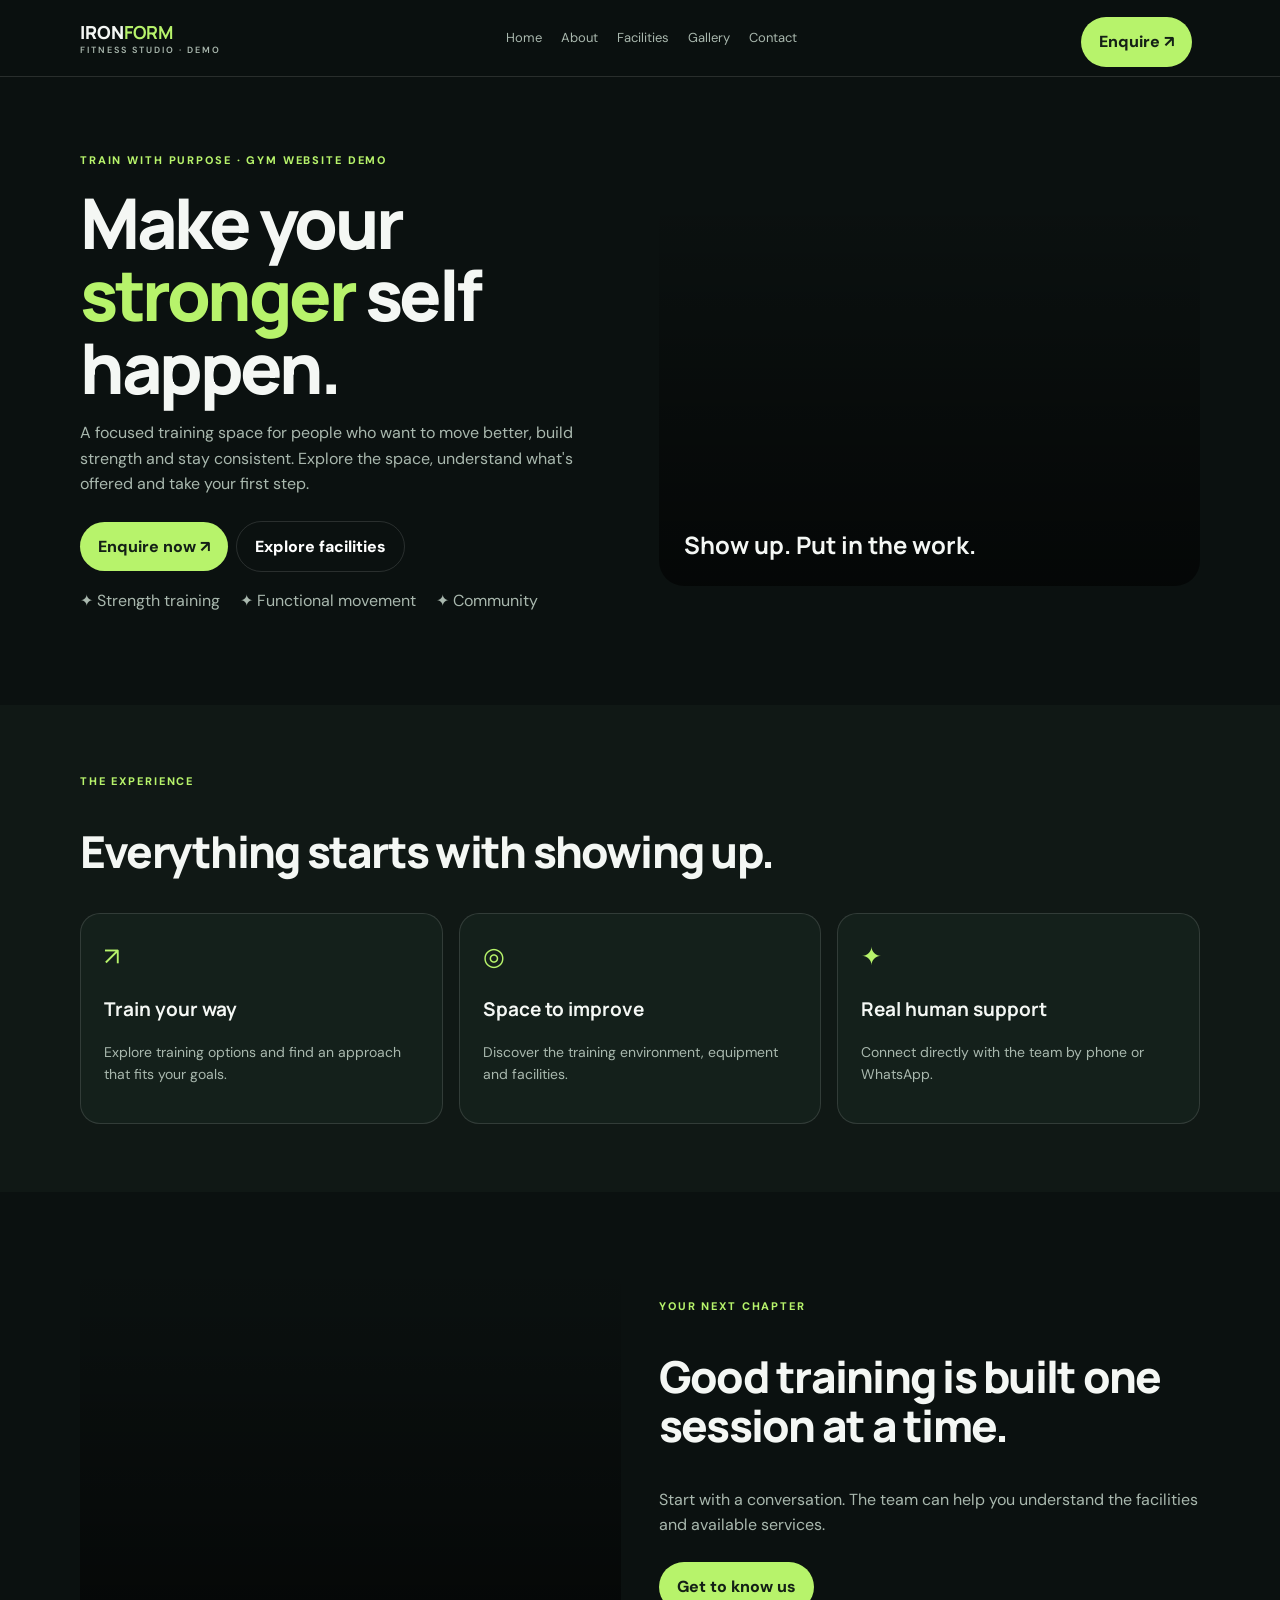
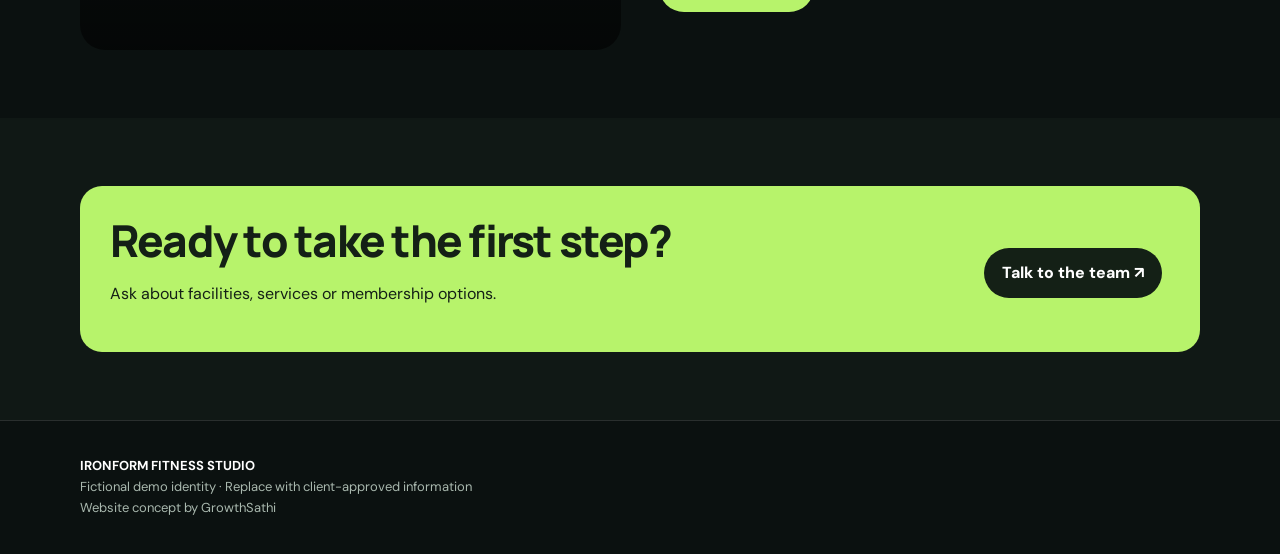
==== index.html @ 096fff50 "Package 1 demo" ====
<!doctype html><html lang="en"><head><meta charset="utf-8"><meta name="viewport" content="width=device-width,initial-scale=1"><title>Home | Ironform Demo</title><meta name="description" content="Gym website demonstration by GrowthSathi."><link rel="stylesheet" href="assets/styles.css"></head><body><header class="top"><div class="wrap nav"><a class="brand" href="index.html">IRON<b>FORM</b> <small style="display:block;color:#a9b8ae;font:600 9px DM Sans;letter-spacing:2px">FITNESS STUDIO · DEMO</small></a><nav><a href="index.html">Home</a><a href="about.html">About</a><a href="facilities.html">Facilities</a><a href="gallery.html">Gallery</a><a href="contact.html">Contact</a></nav><a class="btn" href="contact.html">Enquire ↗</a></div></header><main><section class="hero"><div class="wrap heroGrid"><div><div class="eyebrow">TRAIN WITH PURPOSE · GYM WEBSITE DEMO</div><h1>Make your <span>stronger</span> self happen.</h1><p class="lead">A focused training space for people who want to move better, build strength and stay consistent. Explore the space, understand what's offered and take your first step.</p><a class="btn" href="contact.html">Enquire now ↗</a><a class="btn ghost" href="facilities.html">Explore facilities</a><p class="muted">✦ Strength training　 ✦ Functional movement　 ✦ Community</p></div><div class="photo">Show up. Put in the work.</div></div></section><section class="section alt"><div class="wrap"><div class="kicker">THE EXPERIENCE</div><h2>Everything starts with showing up.</h2><div class="grid"><article class="card"><div class="icon">↗</div><h3>Train your way</h3><p>Explore training options and find an approach that fits your goals.</p></article><article class="card"><div class="icon">◎</div><h3>Space to improve</h3><p>Discover the training environment, equipment and facilities.</p></article><article class="card"><div class="icon">✦</div><h3>Real human support</h3><p>Connect directly with the team by phone or WhatsApp.</p></article></div></div></section><section class="section"><div class="wrap split"><div class="photo"></div><div><div class="kicker">YOUR NEXT CHAPTER</div><h2>Good training is built one session at a time.</h2><p class="muted">Start with a conversation. The team can help you understand the facilities and available services.</p><a class="btn" href="about.html">Get to know us</a></div></div></section><section class="section alt"><div class="wrap banner"><div><h2>Ready to take the first step?</h2><p>Ask about facilities, services or membership options.</p></div><a class="btn" href="contact.html">Talk to the team ↗</a></div></section></main><footer class="footer"><div class="wrap"><strong>IRONFORM FITNESS STUDIO</strong><br>Fictional demo identity · Replace with client-approved information<br>Website concept by GrowthSathi</div></footer><script src="assets/app.js"></script></body></html>
---- assets/styles.css ----
@import url('https://fonts.googleapis.com/css2?family=DM+Sans:wght@400;500;600;700&family=Manrope:wght@500;600;700;800&display=swap');
:root{--bg:#0b1110;--panel:#14201b;--text:#f4f7f4;--muted:#a9b8ae;--line:#ffffff20;--accent:#b7f36b;--ink:#142016}*{box-sizing:border-box}body{margin:0;background:var(--bg);color:var(--text);font:16px/1.6 'DM Sans',sans-serif}a{color:inherit;text-decoration:none}.wrap{width:min(1120px,calc(100% - 36px));margin:auto}.top{position:sticky;top:0;background:#0b1110ee;backdrop-filter:blur(12px);border-bottom:1px solid var(--line);z-index:5}.nav{height:76px;display:flex;align-items:center;justify-content:space-between}.brand{font:800 18px Manrope}.brand b{color:var(--accent)}nav{display:flex;gap:19px;font-size:13px;color:var(--muted)}nav a:hover{color:var(--accent)}.btn{display:inline-block;background:var(--accent);color:var(--ink);font-weight:800;padding:12px 18px;border-radius:30px;margin:8px 8px 0 0}.btn.ghost{background:transparent;border:1px solid var(--line);color:white}.hero{padding:75px 0}.heroGrid,.split{display:grid;grid-template-columns:1fr 1fr;gap:38px;align-items:center}.eyebrow,.kicker{color:var(--accent);font-size:11px;letter-spacing:.17em;font-weight:800;text-transform:uppercase}.hero h1{font:800 clamp(42px,6vw,70px)/1.04 Manrope;letter-spacing:-.05em;margin:16px 0}.hero h1 span,h1 span{color:var(--accent)}.lead,.muted{color:var(--muted);max-width:610px}.photo{height:390px;border-radius:25px;background:linear-gradient(0deg,#0009,transparent),url('https://images.unsplash.com/photo-1534438327276-14e5300c3a48?auto=format&fit=crop&w=1200&q=85') center/cover;display:flex;align-items:end;padding:25px;font:700 24px Manrope}.section{padding:68px 0}.alt{background:#101815}.section h2{font:800 clamp(30px,4vw,44px)/1.12 Manrope;letter-spacing:-.04em}.grid{display:grid;grid-template-columns:repeat(3,1fr);gap:16px}.card{background:var(--panel);border:1px solid var(--line);border-radius:20px;padding:23px}.card h3{font:700 19px Manrope}.card p{color:var(--muted);font-size:14px}.icon{color:var(--accent);font-size:25px}.banner{padding:30px;border-radius:22px;background:var(--accent);color:#142016;display:flex;align-items:center;justify-content:space-between;gap:15px}.banner h2{margin:0}.banner .btn{background:#142016;color:white}.page{padding:60px 0 25px;background:radial-gradient(circle at 80% 0,#b7f36b18,transparent 35%)}.page h1{font:800 clamp(38px,5vw,58px)/1.1 Manrope;margin:10px 0}.footer{border-top:1px solid var(--line);padding:35px 0;color:var(--muted);font-size:13px}.footer strong{color:white}.form{display:grid;gap:12px}.form label{display:grid;gap:6px;color:var(--muted);font-size:13px}.form input,.form select,.form textarea{padding:12px;border:1px solid var(--line);background:#0b1110;color:white;border-radius:10px}.form textarea{min-height:90px}.note{color:var(--muted);font-size:12px}.status{color:var(--accent);font-size:13px;min-height:20px}.gallery{display:grid;grid-template-columns:repeat(3,1fr);gap:14px}.gallery img{width:100%;height:220px;object-fit:cover;border-radius:16px}.trainer{height:180px;background-size:cover;background-position:center;border-radius:14px}.table{width:100%;border-collapse:collapse}.table td,.table th{padding:13px;border-bottom:1px solid var(--line);text-align:left}.table th{color:var(--accent)}@media(max-width:760px){.heroGrid,.split{grid-template-columns:1fr}.grid,.gallery{grid-template-columns:1fr 1fr}nav{gap:9px;flex-wrap:wrap;font-size:11px}.nav{height:auto;min-height:76px;padding:12px 0}.photo{height:300px}}@media(max-width:520px){.grid,.gallery{grid-template-columns:1fr}.hero{padding:50px 0}.hero h1{font-size:43px}.banner{display:block}.section{padding:52px 0}}
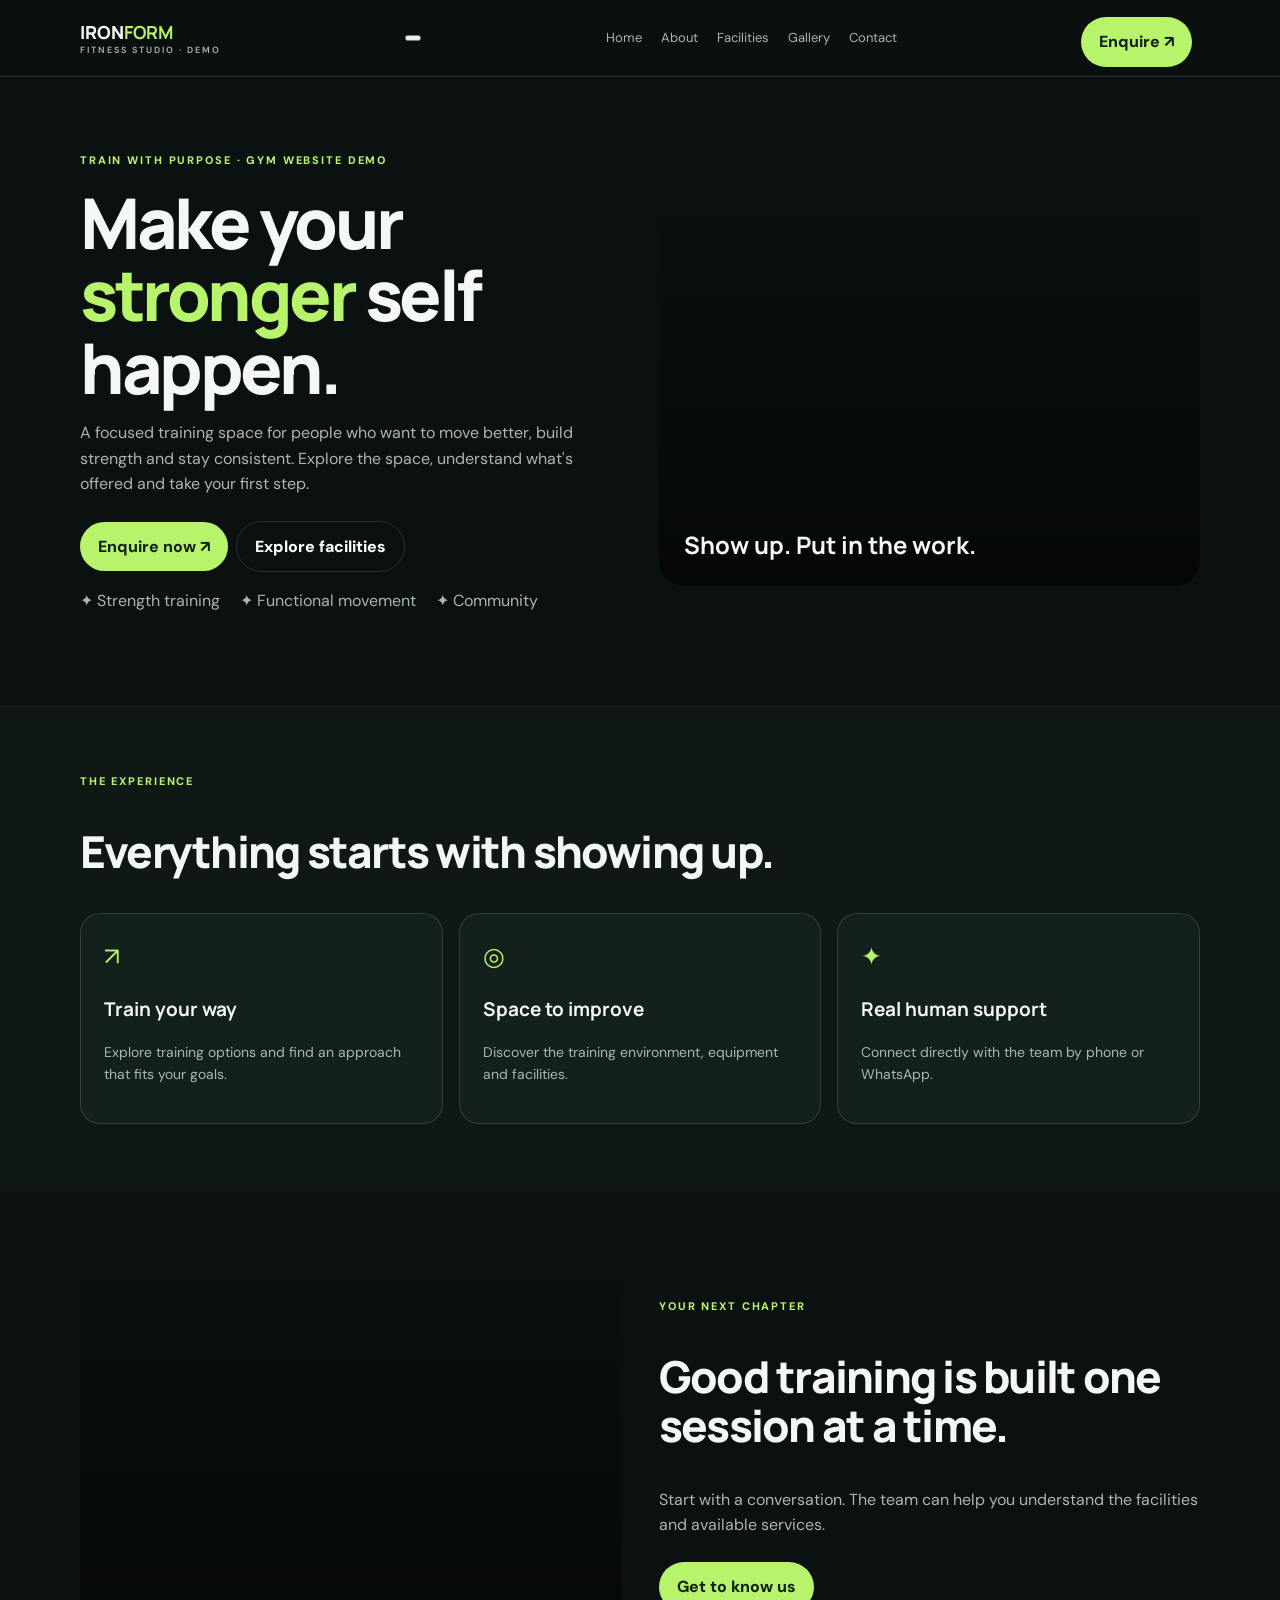
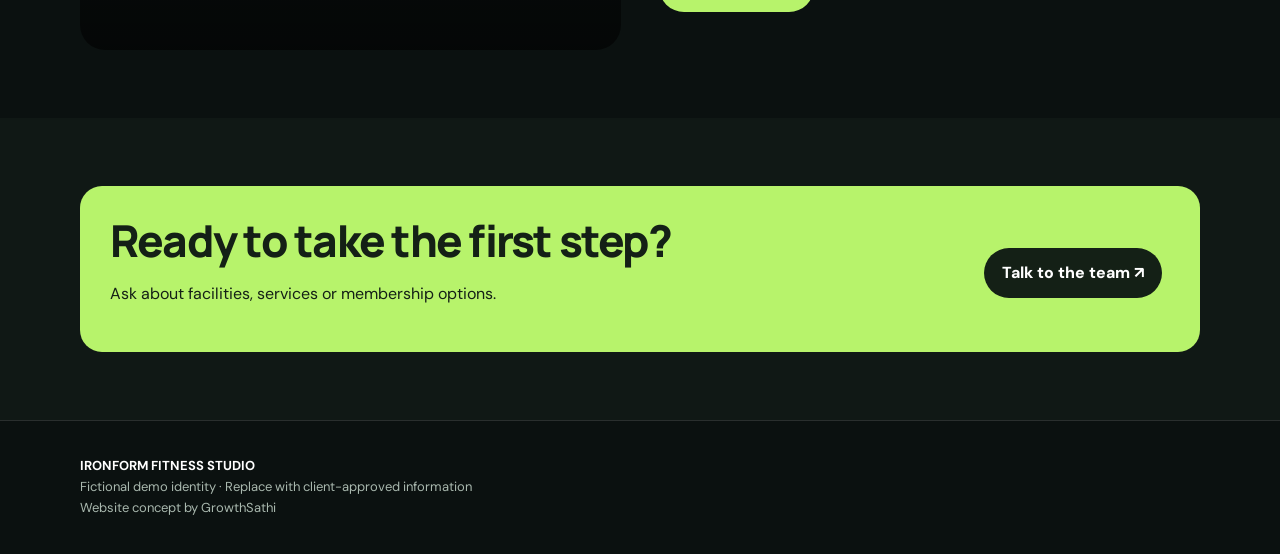
==== commit 06a7e0a3: "Add responsive mobile navigation" ====
--- a/index.html
+++ b/index.html
@@ -1 +1 @@
-<!doctype html><html lang="en"><head><meta charset="utf-8"><meta name="viewport" content="width=device-width,initial-scale=1"><title>Home | Ironform Demo</title><meta name="description" content="Gym website demonstration by GrowthSathi."><link rel="stylesheet" href="assets/styles.css"></head><body><header class="top"><div class="wrap nav"><a class="brand" href="index.html">IRON<b>FORM</b> <small style="display:block;color:#a9b8ae;font:600 9px DM Sans;letter-spacing:2px">FITNESS STUDIO · DEMO</small></a><nav><a href="index.html">Home</a><a href="about.html">About</a><a href="facilities.html">Facilities</a><a href="gallery.html">Gallery</a><a href="contact.html">Contact</a></nav><a class="btn" href="contact.html">Enquire ↗</a></div></header><main><section class="hero"><div class="wrap heroGrid"><div><div class="eyebrow">TRAIN WITH PURPOSE · GYM WEBSITE DEMO</div><h1>Make your <span>stronger</span> self happen.</h1><p class="lead">A focused training space for people who want to move better, build strength and stay consistent. Explore the space, understand what's offered and take your first step.</p><a class="btn" href="contact.html">Enquire now ↗</a><a class="btn ghost" href="facilities.html">Explore facilities</a><p class="muted">✦ Strength training　 ✦ Functional movement　 ✦ Community</p></div><div class="photo">Show up. Put in the work.</div></div></section><section class="section alt"><div class="wrap"><div class="kicker">THE EXPERIENCE</div><h2>Everything starts with showing up.</h2><div class="grid"><article class="card"><div class="icon">↗</div><h3>Train your way</h3><p>Explore training options and find an approach that fits your goals.</p></article><article class="card"><div class="icon">◎</div><h3>Space to improve</h3><p>Discover the training environment, equipment and facilities.</p></article><article class="card"><div class="icon">✦</div><h3>Real human support</h3><p>Connect directly with the team by phone or WhatsApp.</p></article></div></div></section><section class="section"><div class="wrap split"><div class="photo"></div><div><div class="kicker">YOUR NEXT CHAPTER</div><h2>Good training is built one session at a time.</h2><p class="muted">Start with a conversation. The team can help you understand the facilities and available services.</p><a class="btn" href="about.html">Get to know us</a></div></div></section><section class="section alt"><div class="wrap banner"><div><h2>Ready to take the first step?</h2><p>Ask about facilities, services or membership options.</p></div><a class="btn" href="contact.html">Talk to the team ↗</a></div></section></main><footer class="footer"><div class="wrap"><strong>IRONFORM FITNESS STUDIO</strong><br>Fictional demo identity · Replace with client-approved information<br>Website concept by GrowthSathi</div></footer><script src="assets/app.js"></script></body></html>+<!doctype html><html lang="en"><head><meta charset="utf-8"><meta name="viewport" content="width=device-width,initial-scale=1"><title>Home | Ironform Demo</title><meta name="description" content="Gym website demonstration by GrowthSathi."><link rel="stylesheet" href="assets/styles.css"></head><body><header class="top"><div class="wrap nav"><a class="brand" href="index.html">IRON<b>FORM</b> <small style="display:block;color:#a9b8ae;font:600 9px DM Sans;letter-spacing:2px">FITNESS STUDIO · DEMO</small></a><button class="menu-toggle" type="button" aria-label="Open navigation" aria-expanded="false" aria-controls="primary-nav"><span></span><span></span><span></span></button><nav id="primary-nav" class="primary-nav" aria-label="Primary navigation"><a href="index.html">Home</a><a href="about.html">About</a><a href="facilities.html">Facilities</a><a href="gallery.html">Gallery</a><a href="contact.html">Contact</a></nav><a class="btn" href="contact.html">Enquire ↗</a></div></header><main><section class="hero"><div class="wrap heroGrid"><div><div class="eyebrow">TRAIN WITH PURPOSE · GYM WEBSITE DEMO</div><h1>Make your <span>stronger</span> self happen.</h1><p class="lead">A focused training space for people who want to move better, build strength and stay consistent. Explore the space, understand what's offered and take your first step.</p><a class="btn" href="contact.html">Enquire now ↗</a><a class="btn ghost" href="facilities.html">Explore facilities</a><p class="muted">✦ Strength training　 ✦ Functional movement　 ✦ Community</p></div><div class="photo">Show up. Put in the work.</div></div></section><section class="section alt"><div class="wrap"><div class="kicker">THE EXPERIENCE</div><h2>Everything starts with showing up.</h2><div class="grid"><article class="card"><div class="icon">↗</div><h3>Train your way</h3><p>Explore training options and find an approach that fits your goals.</p></article><article class="card"><div class="icon">◎</div><h3>Space to improve</h3><p>Discover the training environment, equipment and facilities.</p></article><article class="card"><div class="icon">✦</div><h3>Real human support</h3><p>Connect directly with the team by phone or WhatsApp.</p></article></div></div></section><section class="section"><div class="wrap split"><div class="photo"></div><div><div class="kicker">YOUR NEXT CHAPTER</div><h2>Good training is built one session at a time.</h2><p class="muted">Start with a conversation. The team can help you understand the facilities and available services.</p><a class="btn" href="about.html">Get to know us</a></div></div></section><section class="section alt"><div class="wrap banner"><div><h2>Ready to take the first step?</h2><p>Ask about facilities, services or membership options.</p></div><a class="btn" href="contact.html">Talk to the team ↗</a></div></section></main><footer class="footer"><div class="wrap"><strong>IRONFORM FITNESS STUDIO</strong><br>Fictional demo identity · Replace with client-approved information<br>Website concept by GrowthSathi</div></footer><script src="assets/app.js"></script></body></html>
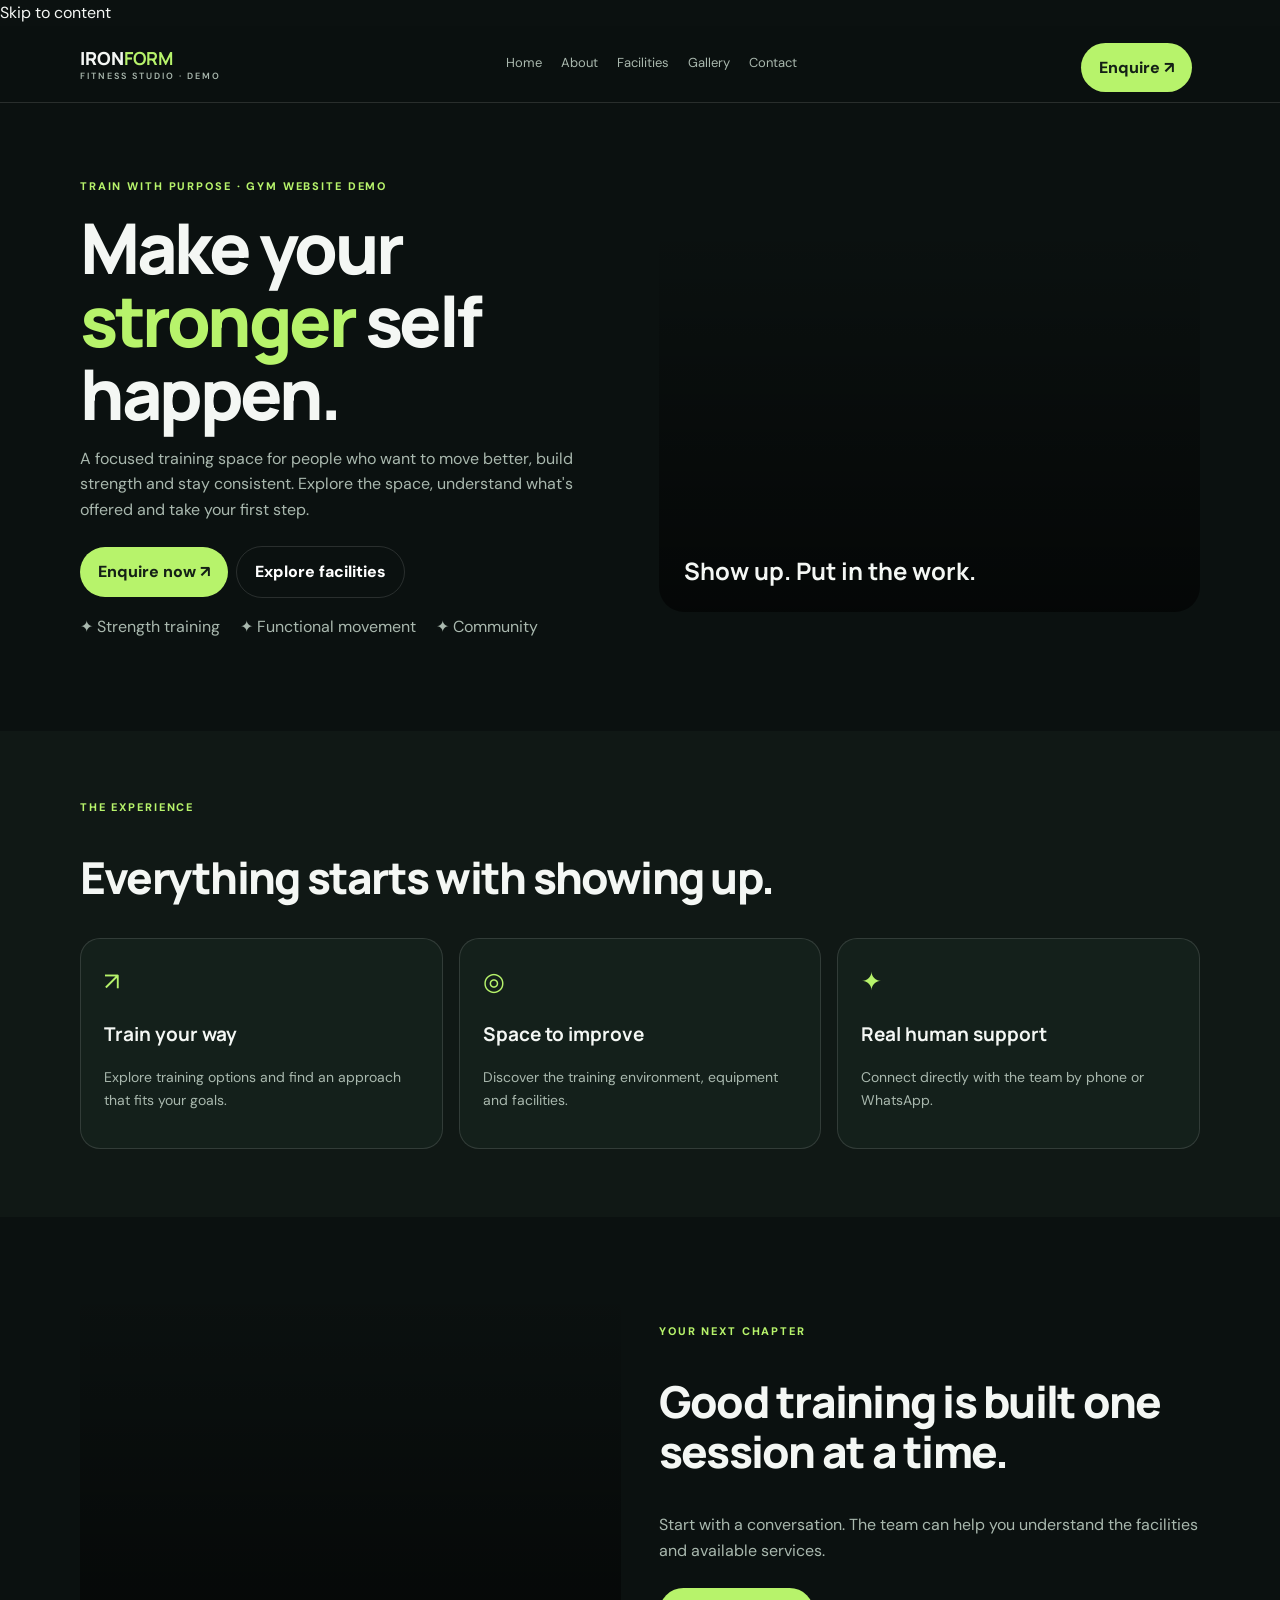
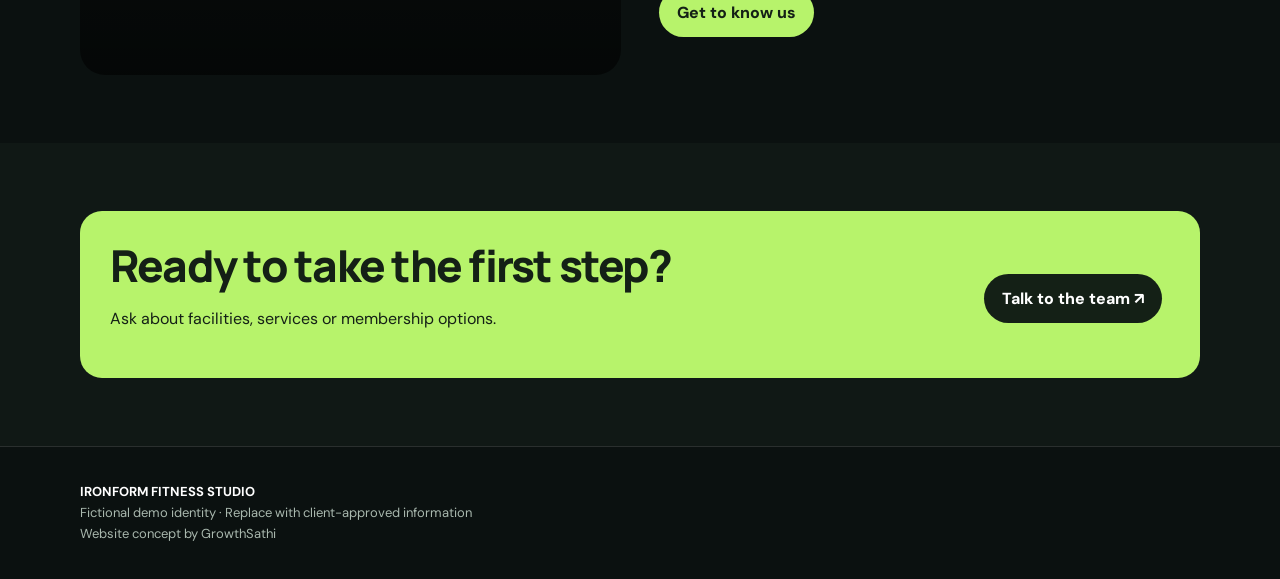
==== commit 1944dfd5: "Improve enquiry conversion and accessibility" ====
--- a/index.html
+++ b/index.html
@@ -1 +1,2 @@
-<!doctype html><html lang="en"><head><meta charset="utf-8"><meta name="viewport" content="width=device-width,initial-scale=1"><title>Home | Ironform Demo</title><meta name="description" content="Gym website demonstration by GrowthSathi."><link rel="stylesheet" href="assets/styles.css"></head><body><header class="top"><div class="wrap nav"><a class="brand" href="index.html">IRON<b>FORM</b> <small style="display:block;color:#a9b8ae;font:600 9px DM Sans;letter-spacing:2px">FITNESS STUDIO · DEMO</small></a><button class="menu-toggle" type="button" aria-label="Open navigation" aria-expanded="false" aria-controls="primary-nav"><span></span><span></span><span></span></button><nav id="primary-nav" class="primary-nav" aria-label="Primary navigation"><a href="index.html">Home</a><a href="about.html">About</a><a href="facilities.html">Facilities</a><a href="gallery.html">Gallery</a><a href="contact.html">Contact</a></nav><a class="btn" href="contact.html">Enquire ↗</a></div></header><main><section class="hero"><div class="wrap heroGrid"><div><div class="eyebrow">TRAIN WITH PURPOSE · GYM WEBSITE DEMO</div><h1>Make your <span>stronger</span> self happen.</h1><p class="lead">A focused training space for people who want to move better, build strength and stay consistent. Explore the space, understand what's offered and take your first step.</p><a class="btn" href="contact.html">Enquire now ↗</a><a class="btn ghost" href="facilities.html">Explore facilities</a><p class="muted">✦ Strength training　 ✦ Functional movement　 ✦ Community</p></div><div class="photo">Show up. Put in the work.</div></div></section><section class="section alt"><div class="wrap"><div class="kicker">THE EXPERIENCE</div><h2>Everything starts with showing up.</h2><div class="grid"><article class="card"><div class="icon">↗</div><h3>Train your way</h3><p>Explore training options and find an approach that fits your goals.</p></article><article class="card"><div class="icon">◎</div><h3>Space to improve</h3><p>Discover the training environment, equipment and facilities.</p></article><article class="card"><div class="icon">✦</div><h3>Real human support</h3><p>Connect directly with the team by phone or WhatsApp.</p></article></div></div></section><section class="section"><div class="wrap split"><div class="photo"></div><div><div class="kicker">YOUR NEXT CHAPTER</div><h2>Good training is built one session at a time.</h2><p class="muted">Start with a conversation. The team can help you understand the facilities and available services.</p><a class="btn" href="about.html">Get to know us</a></div></div></section><section class="section alt"><div class="wrap banner"><div><h2>Ready to take the first step?</h2><p>Ask about facilities, services or membership options.</p></div><a class="btn" href="contact.html">Talk to the team ↗</a></div></section></main><footer class="footer"><div class="wrap"><strong>IRONFORM FITNESS STUDIO</strong><br>Fictional demo identity · Replace with client-approved information<br>Website concept by GrowthSathi</div></footer><script src="assets/app.js"></script></body></html>+<!doctype html><html lang="en"><head><meta charset="utf-8"><meta name="viewport" content="width=device-width,initial-scale=1"><title>Home | Ironform Demo</title><meta name="description" content="Gym website demonstration by GrowthSathi."><link rel="stylesheet" href="assets/styles.css"></head><body>
+<a class="skip-link" href="#main-content">Skip to content</a><header class="top"><div class="wrap nav"><a class="brand" href="index.html">IRON<b>FORM</b> <small style="display:block;color:#a9b8ae;font:600 9px DM Sans;letter-spacing:2px">FITNESS STUDIO · DEMO</small></a><button class="menu-toggle" type="button" aria-label="Open navigation" aria-expanded="false" aria-controls="primary-nav"><span></span><span></span><span></span></button><nav id="primary-nav" class="primary-nav" aria-label="Primary navigation"><a href="index.html" aria-current="page">Home</a><a href="about.html">About</a><a href="facilities.html">Facilities</a><a href="gallery.html">Gallery</a><a href="contact.html#enquiry-form">Contact</a></nav><a class="btn" href="contact.html#enquiry-form">Enquire ↗</a></div></header><main id="main-content"><section class="hero"><div class="wrap heroGrid"><div><div class="eyebrow">TRAIN WITH PURPOSE · GYM WEBSITE DEMO</div><h1>Make your <span>stronger</span> self happen.</h1><p class="lead">A focused training space for people who want to move better, build strength and stay consistent. Explore the space, understand what's offered and take your first step.</p><a class="btn" href="contact.html#enquiry-form">Enquire now ↗</a><a class="btn ghost" href="facilities.html">Explore facilities</a><p class="muted">✦ Strength training　 ✦ Functional movement　 ✦ Community</p></div><div class="photo">Show up. Put in the work.</div></div></section><section class="section alt"><div class="wrap"><div class="kicker">THE EXPERIENCE</div><h2>Everything starts with showing up.</h2><div class="grid"><article class="card"><div class="icon">↗</div><h3>Train your way</h3><p>Explore training options and find an approach that fits your goals.</p></article><article class="card"><div class="icon">◎</div><h3>Space to improve</h3><p>Discover the training environment, equipment and facilities.</p></article><article class="card"><div class="icon">✦</div><h3>Real human support</h3><p>Connect directly with the team by phone or WhatsApp.</p></article></div></div></section><section class="section"><div class="wrap split"><div class="photo"></div><div><div class="kicker">YOUR NEXT CHAPTER</div><h2>Good training is built one session at a time.</h2><p class="muted">Start with a conversation. The team can help you understand the facilities and available services.</p><a class="btn" href="about.html">Get to know us</a></div></div></section><section class="section alt"><div class="wrap banner"><div><h2>Ready to take the first step?</h2><p>Ask about facilities, services or membership options.</p></div><a class="btn" href="contact.html#enquiry-form">Talk to the team ↗</a></div></section></main><footer class="footer"><div class="wrap"><strong>IRONFORM FITNESS STUDIO</strong><br>Fictional demo identity · Replace with client-approved information<br>Website concept by GrowthSathi</div></footer><script src="assets/app.js"></script></body></html>
--- a/assets/styles.css
+++ b/assets/styles.css
@@ -1,2 +1,88 @@
 @import url('https://fonts.googleapis.com/css2?family=DM+Sans:wght@400;500;600;700&family=Manrope:wght@500;600;700;800&display=swap');
-:root{--bg:#0b1110;--panel:#14201b;--text:#f4f7f4;--muted:#a9b8ae;--line:#ffffff20;--accent:#b7f36b;--ink:#142016}*{box-sizing:border-box}body{margin:0;background:var(--bg);color:var(--text);font:16px/1.6 'DM Sans',sans-serif}a{color:inherit;text-decoration:none}.wrap{width:min(1120px,calc(100% - 36px));margin:auto}.top{position:sticky;top:0;background:#0b1110ee;backdrop-filter:blur(12px);border-bottom:1px solid var(--line);z-index:5}.nav{height:76px;display:flex;align-items:center;justify-content:space-between}.brand{font:800 18px Manrope}.brand b{color:var(--accent)}nav{display:flex;gap:19px;font-size:13px;color:var(--muted)}nav a:hover{color:var(--accent)}.btn{display:inline-block;background:var(--accent);color:var(--ink);font-weight:800;padding:12px 18px;border-radius:30px;margin:8px 8px 0 0}.btn.ghost{background:transparent;border:1px solid var(--line);color:white}.hero{padding:75px 0}.heroGrid,.split{display:grid;grid-template-columns:1fr 1fr;gap:38px;align-items:center}.eyebrow,.kicker{color:var(--accent);font-size:11px;letter-spacing:.17em;font-weight:800;text-transform:uppercase}.hero h1{font:800 clamp(42px,6vw,70px)/1.04 Manrope;letter-spacing:-.05em;margin:16px 0}.hero h1 span,h1 span{color:var(--accent)}.lead,.muted{color:var(--muted);max-width:610px}.photo{height:390px;border-radius:25px;background:linear-gradient(0deg,#0009,transparent),url('https://images.unsplash.com/photo-1534438327276-14e5300c3a48?auto=format&fit=crop&w=1200&q=85') center/cover;display:flex;align-items:end;padding:25px;font:700 24px Manrope}.section{padding:68px 0}.alt{background:#101815}.section h2{font:800 clamp(30px,4vw,44px)/1.12 Manrope;letter-spacing:-.04em}.grid{display:grid;grid-template-columns:repeat(3,1fr);gap:16px}.card{background:var(--panel);border:1px solid var(--line);border-radius:20px;padding:23px}.card h3{font:700 19px Manrope}.card p{color:var(--muted);font-size:14px}.icon{color:var(--accent);font-size:25px}.banner{padding:30px;border-radius:22px;background:var(--accent);color:#142016;display:flex;align-items:center;justify-content:space-between;gap:15px}.banner h2{margin:0}.banner .btn{background:#142016;color:white}.page{padding:60px 0 25px;background:radial-gradient(circle at 80% 0,#b7f36b18,transparent 35%)}.page h1{font:800 clamp(38px,5vw,58px)/1.1 Manrope;margin:10px 0}.footer{border-top:1px solid var(--line);padding:35px 0;color:var(--muted);font-size:13px}.footer strong{color:white}.form{display:grid;gap:12px}.form label{display:grid;gap:6px;color:var(--muted);font-size:13px}.form input,.form select,.form textarea{padding:12px;border:1px solid var(--line);background:#0b1110;color:white;border-radius:10px}.form textarea{min-height:90px}.note{color:var(--muted);font-size:12px}.status{color:var(--accent);font-size:13px;min-height:20px}.gallery{display:grid;grid-template-columns:repeat(3,1fr);gap:14px}.gallery img{width:100%;height:220px;object-fit:cover;border-radius:16px}.trainer{height:180px;background-size:cover;background-position:center;border-radius:14px}.table{width:100%;border-collapse:collapse}.table td,.table th{padding:13px;border-bottom:1px solid var(--line);text-align:left}.table th{color:var(--accent)}@media(max-width:760px){.heroGrid,.split{grid-template-columns:1fr}.grid,.gallery{grid-template-columns:1fr 1fr}nav{gap:9px;flex-wrap:wrap;font-size:11px}.nav{height:auto;min-height:76px;padding:12px 0}.photo{height:300px}}@media(max-width:520px){.grid,.gallery{grid-template-columns:1fr}.hero{padding:50px 0}.hero h1{font-size:43px}.banner{display:block}.section{padding:52px 0}}+:root{--bg:#0b1110;--panel:#14201b;--text:#f4f7f4;--muted:#a9b8ae;--line:#ffffff20;--accent:#b7f36b;--ink:#142016}*{box-sizing:border-box}body{margin:0;background:var(--bg);color:var(--text);font:16px/1.6 'DM Sans',sans-serif}a{color:inherit;text-decoration:none}.wrap{width:min(1120px,calc(100% - 36px));margin:auto}.top{position:sticky;top:0;background:#0b1110ee;backdrop-filter:blur(12px);border-bottom:1px solid var(--line);z-index:5}.nav{height:76px;display:flex;align-items:center;justify-content:space-between}.brand{font:800 18px Manrope}.brand b{color:var(--accent)}nav{display:flex;gap:19px;font-size:13px;color:var(--muted)}nav a:hover{color:var(--accent)}.btn{display:inline-block;background:var(--accent);color:var(--ink);font-weight:800;padding:12px 18px;border-radius:30px;margin:8px 8px 0 0}.btn.ghost{background:transparent;border:1px solid var(--line);color:white}.hero{padding:75px 0}.heroGrid,.split{display:grid;grid-template-columns:1fr 1fr;gap:38px;align-items:center}.eyebrow,.kicker{color:var(--accent);font-size:11px;letter-spacing:.17em;font-weight:800;text-transform:uppercase}.hero h1{font:800 clamp(42px,6vw,70px)/1.04 Manrope;letter-spacing:-.05em;margin:16px 0}.hero h1 span,h1 span{color:var(--accent)}.lead,.muted{color:var(--muted);max-width:610px}.photo{height:390px;border-radius:25px;background:linear-gradient(0deg,#0009,transparent),url('https://images.unsplash.com/photo-1534438327276-14e5300c3a48?auto=format&fit=crop&w=1200&q=85') center/cover;display:flex;align-items:end;padding:25px;font:700 24px Manrope}.section{padding:68px 0}.alt{background:#101815}.section h2{font:800 clamp(30px,4vw,44px)/1.12 Manrope;letter-spacing:-.04em}.grid{display:grid;grid-template-columns:repeat(3,1fr);gap:16px}.card{background:var(--panel);border:1px solid var(--line);border-radius:20px;padding:23px}.card h3{font:700 19px Manrope}.card p{color:var(--muted);font-size:14px}.icon{color:var(--accent);font-size:25px}.banner{padding:30px;border-radius:22px;background:var(--accent);color:#142016;display:flex;align-items:center;justify-content:space-between;gap:15px}.banner h2{margin:0}.banner .btn{background:#142016;color:white}.page{padding:60px 0 25px;background:radial-gradient(circle at 80% 0,#b7f36b18,transparent 35%)}.page h1{font:800 clamp(38px,5vw,58px)/1.1 Manrope;margin:10px 0}.footer{border-top:1px solid var(--line);padding:35px 0;color:var(--muted);font-size:13px}.footer strong{color:white}.form{display:grid;gap:12px}.form label{display:grid;gap:6px;color:var(--muted);font-size:13px}.form input,.form select,.form textarea{padding:12px;border:1px solid var(--line);background:#0b1110;color:white;border-radius:10px}.form textarea{min-height:90px}.note{color:var(--muted);font-size:12px}.status{color:var(--accent);font-size:13px;min-height:20px}.gallery{display:grid;grid-template-columns:repeat(3,1fr);gap:14px}.gallery img{width:100%;height:220px;object-fit:cover;border-radius:16px}.trainer{height:180px;background-size:cover;background-position:center;border-radius:14px}.table{width:100%;border-collapse:collapse}.table td,.table th{padding:13px;border-bottom:1px solid var(--line);text-align:left}.table th{color:var(--accent)}@media(max-width:760px){.heroGrid,.split{grid-template-columns:1fr}.grid,.gallery{grid-template-columns:1fr 1fr}nav{gap:9px;flex-wrap:wrap;font-size:11px}.nav{height:auto;min-height:76px;padding:12px 0}.photo{height:300px}}@media(max-width:520px){.grid,.gallery{grid-template-columns:1fr}.hero{padding:50px 0}.hero h1{font-size:43px}.banner{display:block}.section{padding:52px 0}}
+
+/* Responsive mobile navigation */
+.menu-toggle {
+  display: none;
+  width: 44px;
+  height: 44px;
+  padding: 10px;
+  border: 1px solid var(--line);
+  border-radius: 12px;
+  background: var(--panel);
+  cursor: pointer;
+  align-items: center;
+  justify-content: center;
+  flex-direction: column;
+  gap: 5px;
+}
+
+.menu-toggle span {
+  display: block;
+  width: 20px;
+  height: 2px;
+  background: var(--text);
+  border-radius: 2px;
+  transition: transform 0.2s ease, opacity 0.2s ease;
+}
+
+.menu-toggle:focus-visible,
+.primary-nav a:focus-visible {
+  outline: 2px solid var(--accent);
+  outline-offset: 4px;
+}
+
+@media (max-width: 760px) {
+  .nav {
+    position: relative;
+    flex-wrap: wrap;
+    height: auto;
+    min-height: 76px;
+    padding: 12px 0;
+  }
+
+  .menu-toggle {
+    display: inline-flex;
+  }
+
+  .nav > .btn {
+    display: none;
+  }
+
+  .nav .primary-nav {
+    display: none;
+    flex-basis: 100%;
+    width: 100%;
+    flex-direction: column;
+    gap: 0;
+    padding: 10px 0 4px;
+    font-size: 14px;
+  }
+
+  .nav.nav-open .primary-nav {
+    display: flex;
+  }
+
+  .nav .primary-nav a {
+    padding: 12px 8px;
+    border-top: 1px solid var(--line);
+  }
+
+  .nav.nav-open .menu-toggle span:first-child {
+    transform: translateY(7px) rotate(45deg);
+  }
+
+  .nav.nav-open .menu-toggle span:nth-child(2) {
+    opacity: 0;
+  }
+
+  .nav.nav-open .menu-toggle span:last-child {
+    transform: translateY(-7px) rotate(-45deg);
+  }
+}
+
+@media (prefers-reduced-motion: reduce) {
+  .menu-toggle span {
+    transition: none;
+  }
+}
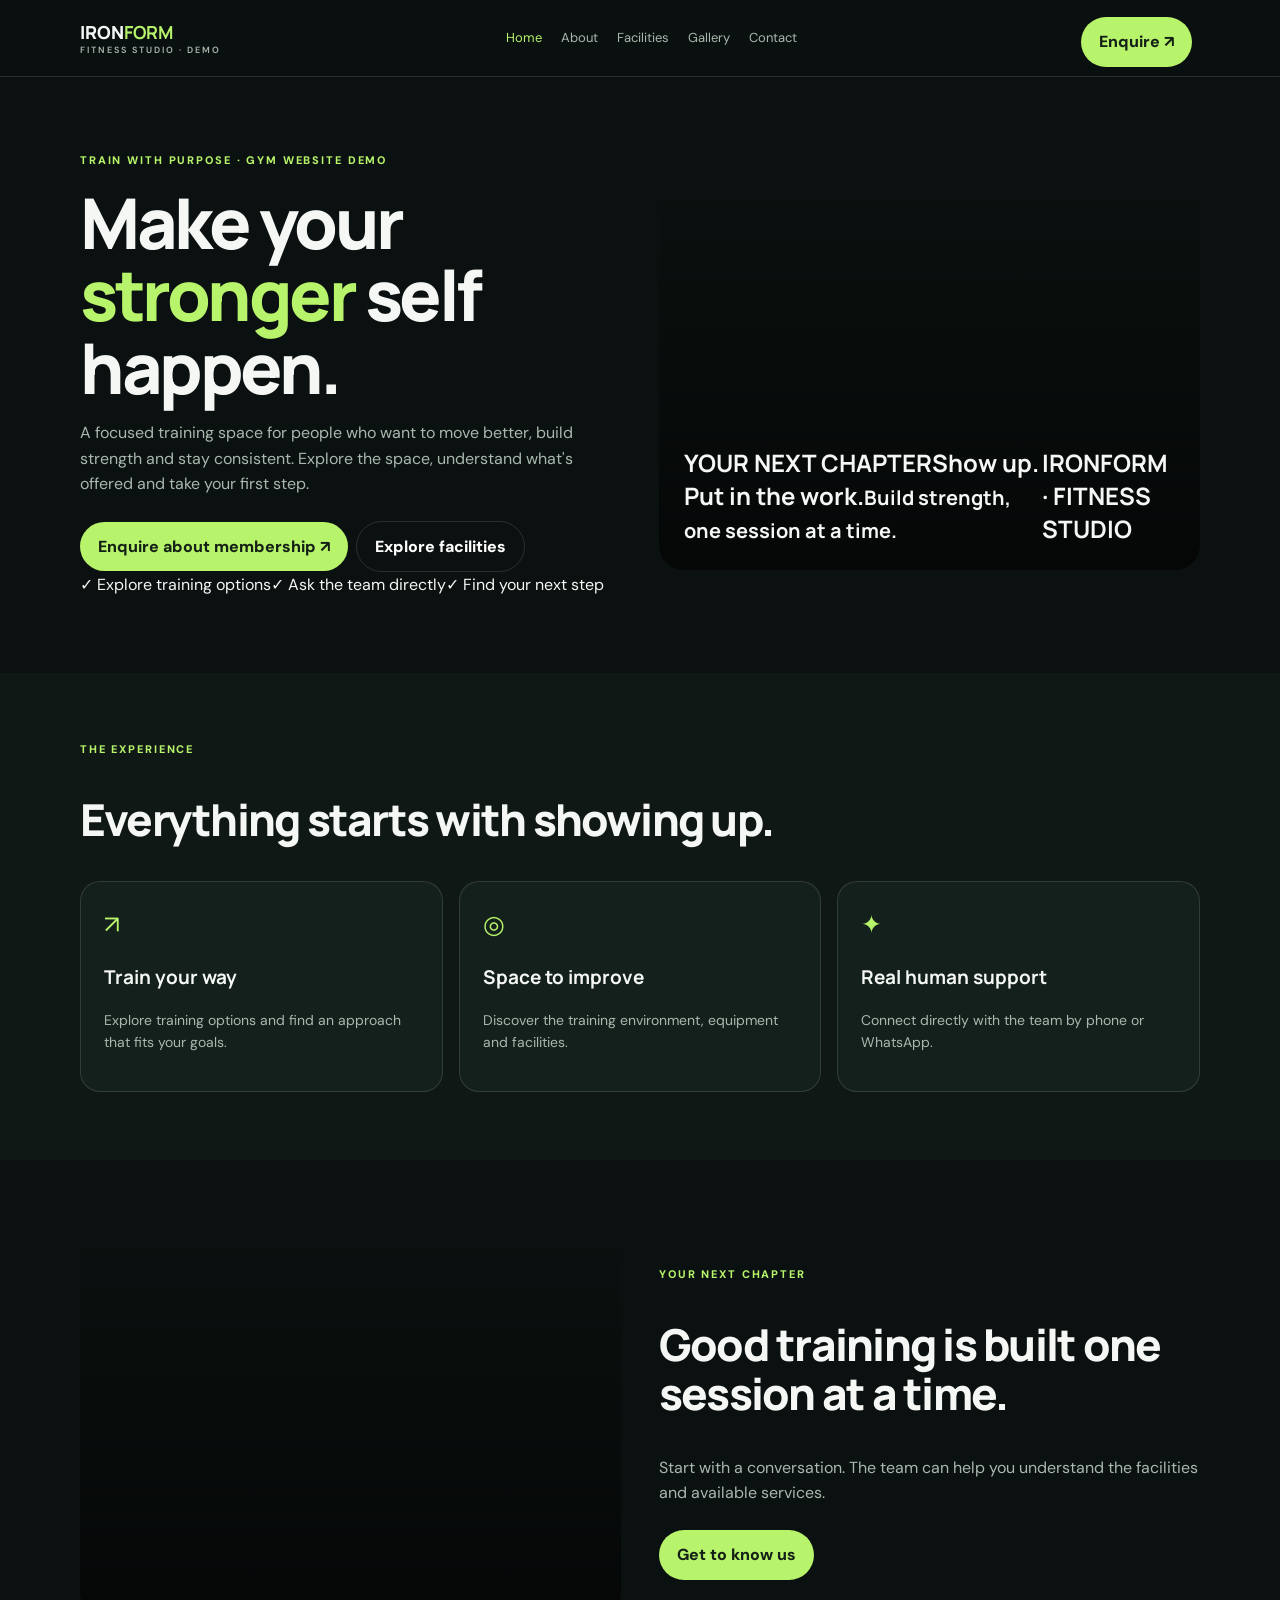
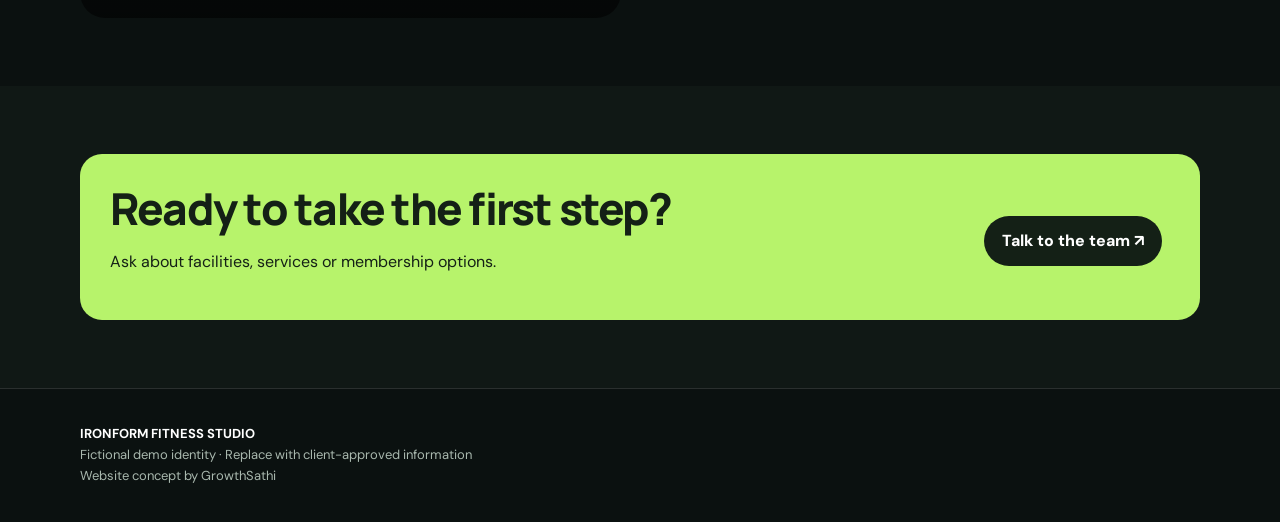
==== commit 6b04239c: "Refine conversion-focused homepage hero" ====
--- a/index.html
+++ b/index.html
@@ -1,2 +1,2 @@
 <!doctype html><html lang="en"><head><meta charset="utf-8"><meta name="viewport" content="width=device-width,initial-scale=1"><title>Home | Ironform Demo</title><meta name="description" content="Gym website demonstration by GrowthSathi."><link rel="stylesheet" href="assets/styles.css"></head><body>
-<a class="skip-link" href="#main-content">Skip to content</a><header class="top"><div class="wrap nav"><a class="brand" href="index.html">IRON<b>FORM</b> <small style="display:block;color:#a9b8ae;font:600 9px DM Sans;letter-spacing:2px">FITNESS STUDIO · DEMO</small></a><button class="menu-toggle" type="button" aria-label="Open navigation" aria-expanded="false" aria-controls="primary-nav"><span></span><span></span><span></span></button><nav id="primary-nav" class="primary-nav" aria-label="Primary navigation"><a href="index.html" aria-current="page">Home</a><a href="about.html">About</a><a href="facilities.html">Facilities</a><a href="gallery.html">Gallery</a><a href="contact.html#enquiry-form">Contact</a></nav><a class="btn" href="contact.html#enquiry-form">Enquire ↗</a></div></header><main id="main-content"><section class="hero"><div class="wrap heroGrid"><div><div class="eyebrow">TRAIN WITH PURPOSE · GYM WEBSITE DEMO</div><h1>Make your <span>stronger</span> self happen.</h1><p class="lead">A focused training space for people who want to move better, build strength and stay consistent. Explore the space, understand what's offered and take your first step.</p><a class="btn" href="contact.html#enquiry-form">Enquire now ↗</a><a class="btn ghost" href="facilities.html">Explore facilities</a><p class="muted">✦ Strength training　 ✦ Functional movement　 ✦ Community</p></div><div class="photo">Show up. Put in the work.</div></div></section><section class="section alt"><div class="wrap"><div class="kicker">THE EXPERIENCE</div><h2>Everything starts with showing up.</h2><div class="grid"><article class="card"><div class="icon">↗</div><h3>Train your way</h3><p>Explore training options and find an approach that fits your goals.</p></article><article class="card"><div class="icon">◎</div><h3>Space to improve</h3><p>Discover the training environment, equipment and facilities.</p></article><article class="card"><div class="icon">✦</div><h3>Real human support</h3><p>Connect directly with the team by phone or WhatsApp.</p></article></div></div></section><section class="section"><div class="wrap split"><div class="photo"></div><div><div class="kicker">YOUR NEXT CHAPTER</div><h2>Good training is built one session at a time.</h2><p class="muted">Start with a conversation. The team can help you understand the facilities and available services.</p><a class="btn" href="about.html">Get to know us</a></div></div></section><section class="section alt"><div class="wrap banner"><div><h2>Ready to take the first step?</h2><p>Ask about facilities, services or membership options.</p></div><a class="btn" href="contact.html#enquiry-form">Talk to the team ↗</a></div></section></main><footer class="footer"><div class="wrap"><strong>IRONFORM FITNESS STUDIO</strong><br>Fictional demo identity · Replace with client-approved information<br>Website concept by GrowthSathi</div></footer><script src="assets/app.js"></script></body></html>+<a class="skip-link" href="#main-content">Skip to content</a><header class="top"><div class="wrap nav"><a class="brand" href="index.html">IRON<b>FORM</b> <small style="display:block;color:#a9b8ae;font:600 9px DM Sans;letter-spacing:2px">FITNESS STUDIO · DEMO</small></a><button class="menu-toggle" type="button" aria-label="Open navigation" aria-expanded="false" aria-controls="primary-nav"><span></span><span></span><span></span></button><nav id="primary-nav" class="primary-nav" aria-label="Primary navigation"><a href="index.html" aria-current="page">Home</a><a href="about.html">About</a><a href="facilities.html">Facilities</a><a href="gallery.html">Gallery</a><a href="contact.html#enquiry-form">Contact</a></nav><a class="btn" href="contact.html#enquiry-form">Enquire ↗</a></div></header><main id="main-content"><section class="hero"><div class="wrap heroGrid"><div class="hero-copy"><div class="eyebrow">TRAIN WITH PURPOSE · GYM WEBSITE DEMO</div><h1>Make your <span>stronger</span> self happen.</h1><p class="lead">A focused training space for people who want to move better, build strength and stay consistent. Explore the space, understand what's offered and take your first step.</p><div class="hero-actions"><a class="btn" href="contact.html#enquiry-form">Enquire about membership ↗</a><a class="btn ghost" href="facilities.html">Explore facilities</a></div><div class="hero-points"><span>✓ Explore training options</span><span>✓ Ask the team directly</span><span>✓ Find your next step</span></div></div><div class="photo hero-photo" role="img" aria-label="Strength training area in a modern gym"><div class="hero-photo-card"><span>YOUR NEXT CHAPTER</span><strong>Show up. Put in the work.</strong><small>Build strength, one session at a time.</small></div><div class="hero-photo-tag">IRONFORM · FITNESS STUDIO</div></div></div></section><section class="section alt"><div class="wrap"><div class="kicker">THE EXPERIENCE</div><h2>Everything starts with showing up.</h2><div class="grid"><article class="card"><div class="icon">↗</div><h3>Train your way</h3><p>Explore training options and find an approach that fits your goals.</p></article><article class="card"><div class="icon">◎</div><h3>Space to improve</h3><p>Discover the training environment, equipment and facilities.</p></article><article class="card"><div class="icon">✦</div><h3>Real human support</h3><p>Connect directly with the team by phone or WhatsApp.</p></article></div></div></section><section class="section"><div class="wrap split"><div class="photo"></div><div><div class="kicker">YOUR NEXT CHAPTER</div><h2>Good training is built one session at a time.</h2><p class="muted">Start with a conversation. The team can help you understand the facilities and available services.</p><a class="btn" href="about.html">Get to know us</a></div></div></section><section class="section alt"><div class="wrap banner"><div><h2>Ready to take the first step?</h2><p>Ask about facilities, services or membership options.</p></div><a class="btn" href="contact.html#enquiry-form">Talk to the team ↗</a></div></section></main><footer class="footer"><div class="wrap"><strong>IRONFORM FITNESS STUDIO</strong><br>Fictional demo identity · Replace with client-approved information<br>Website concept by GrowthSathi</div></footer><script src="assets/app.js"></script></body></html>
--- a/assets/styles.css
+++ b/assets/styles.css
@@ -86,3 +86,26 @@
     transition: none;
   }
 }
+
+
+/* Accessibility and conversion refinements */
+.skip-link {
+  position: absolute;
+  top: 8px;
+  left: 8px;
+  z-index: 20;
+  padding: 10px 14px;
+  border-radius: 8px;
+  background: var(--accent);
+  color: var(--ink);
+  font-weight: 700;
+  transform: translateY(-160%);
+}
+
+.skip-link:focus {
+  transform: translateY(0);
+}
+
+.primary-nav a[aria-current="page"] {
+  color: var(--accent);
+}
